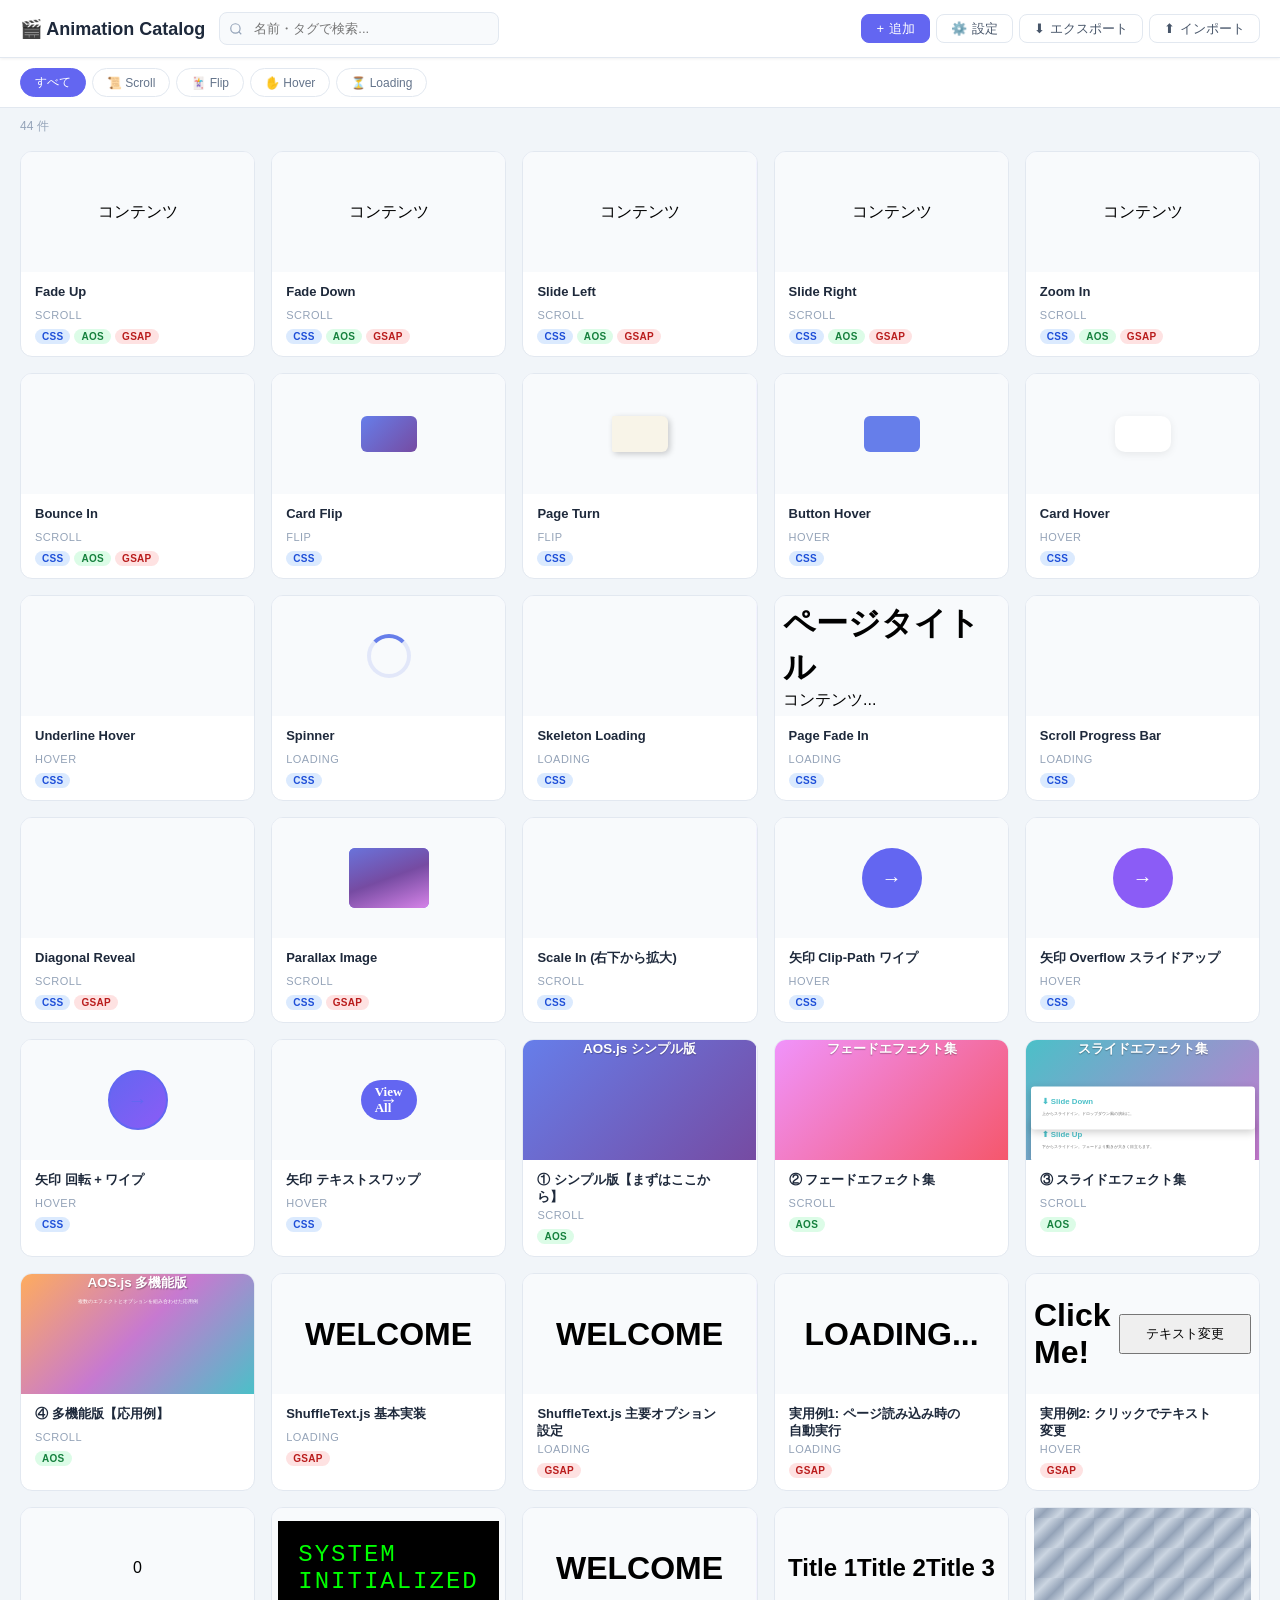
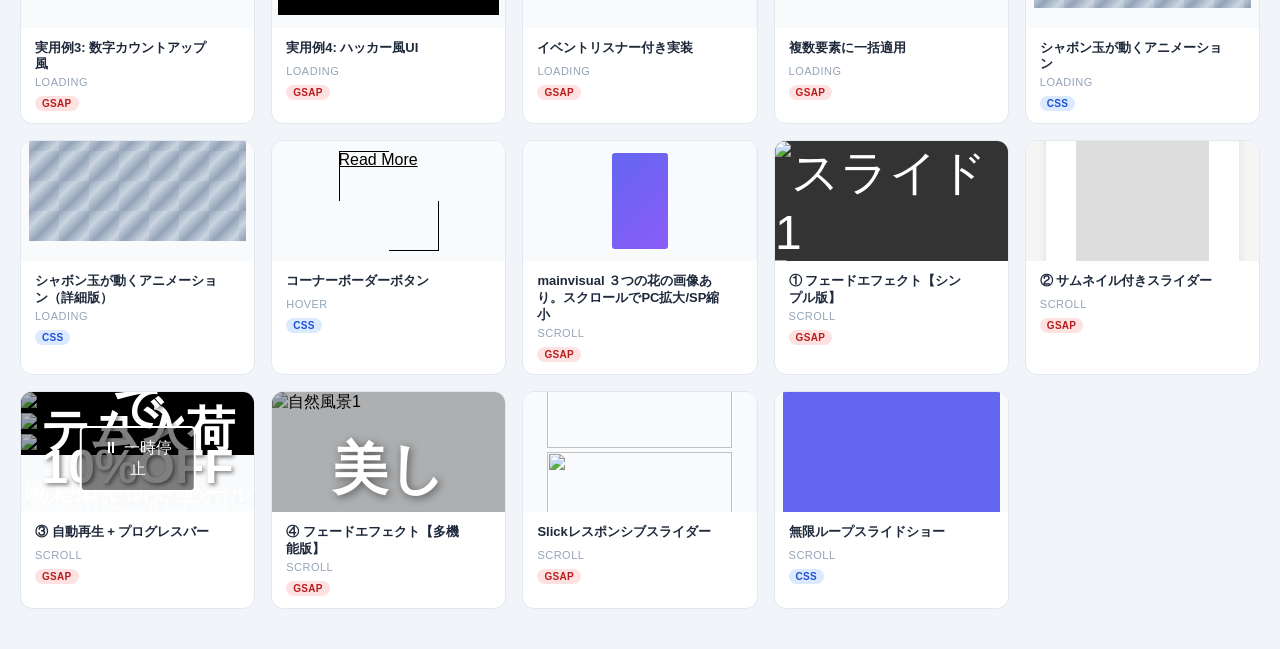
==== animation-catalog/index.html @ dce641aa "Initial commit: アニメーション解析ツール - animation-catalog: アニメーションカタログ（HTML/CSS/JS） - test_video_analyze.py: " ====
<!DOCTYPE html>
<html lang="ja">
<head>
  <meta charset="UTF-8">
  <meta name="viewport" content="width=device-width, initial-scale=1.0">
  <title>Animation Catalog</title>
  <link rel="stylesheet" href="style.css">
</head>
<body>

  <!-- ============================================================
    HEADER
  ============================================================ -->
  <header class="app-header">
    <div class="app-title">🎬 Animation Catalog</div>

    <div class="search-wrap">
      <svg width="14" height="14" fill="none" stroke="currentColor" stroke-width="2" viewBox="0 0 24 24">
        <circle cx="11" cy="11" r="8"/><path d="M21 21l-4.35-4.35"/>
      </svg>
      <input type="text" class="search-input" id="searchInput" placeholder="名前・タグで検索...">
    </div>

    <div class="header-actions">
      <button class="btn btn-primary" onclick="openFormModal()">
        <span>+</span><span>追加</span>
      </button>
      <button class="btn btn-ghost" onclick="openSettingsModal()">
        <span>⚙️</span><span>設定</span>
      </button>
      <button class="btn btn-ghost" onclick="exportData()">
        <span>⬇</span><span>エクスポート</span>
      </button>
      <label class="btn btn-ghost" style="cursor:pointer;">
        <span>⬆</span><span>インポート</span>
        <input type="file" accept=".json" style="display:none" onchange="importData(event)">
      </label>
    </div>
  </header>

  <!-- ============================================================
    FILTER BAR
  ============================================================ -->
  <div class="filter-bar">
    <button class="filter-btn active" onclick="setFilter('all', this)">すべて</button>
    <button class="filter-btn" onclick="setFilter('scroll', this)">📜 Scroll</button>
    <button class="filter-btn" onclick="setFilter('flip', this)">🃏 Flip</button>
    <button class="filter-btn" onclick="setFilter('hover', this)">✋ Hover</button>
    <button class="filter-btn" onclick="setFilter('loading', this)">⏳ Loading</button>
  </div>

  <div class="count-bar" id="countBar"></div>

  <!-- GRID -->
  <div class="catalog-grid" id="catalogGrid"></div>


  <!-- ============================================================
    DETAIL MODAL
  ============================================================ -->
  <div class="modal-overlay" id="detailOverlay" onclick="handleOverlayClick(event,'detailOverlay')">
    <div class="modal detail-modal" onclick="event.stopPropagation()">
      <div class="modal-header">
        <span class="modal-title" id="detailTitle">-</span>
        <button class="modal-close" onclick="closeModal('detailOverlay')">×</button>
      </div>

      <div class="detail-body">
        <!-- 左: デモ -->
        <div class="demo-panel">
          <div class="demo-area">
            <iframe id="demoFrame" src="about:blank" scrolling="no"></iframe>
          </div>
          <div class="demo-ctrl">
            <button class="btn btn-ghost btn-sm" onclick="replayDemo()">▶ 再生</button>
            <button class="btn btn-ghost btn-sm" id="editFromDetailBtn" onclick="editFromDetail()">✏️ 編集</button>
          </div>
        </div>

        <!-- 右: コード -->
        <div class="code-panel">
          <div class="code-tabs" id="codeTabs"></div>
          <div class="code-block-wrap">
            <pre class="code-block" id="codeBlock"></pre>
            <button class="copy-btn" id="copyBtn" onclick="copyCode()">📋 コピー</button>
          </div>
        </div>
      </div>

      <div class="detail-meta" id="detailMeta"></div>
    </div>
  </div>


  <!-- ============================================================
    FORM MODAL（登録・編集）
  ============================================================ -->
  <div class="modal-overlay" id="formOverlay" onclick="handleOverlayClick(event,'formOverlay')">
    <div class="modal form-modal" onclick="event.stopPropagation()">
      <div class="modal-header">
        <span class="modal-title" id="formTitle">アニメーション登録</span>
        <button class="modal-close" onclick="closeModal('formOverlay')">×</button>
      </div>

      <div class="form-body">
        <!-- AI生成バー -->
        <div class="ai-gen-bar">
          <span class="ai-gen-label">✨ AI生成</span>
          <label class="btn-attach" title="画像・動画を添付（Gemini 3 Flash で解析）">
            📎
            <input type="file" id="aiFileInput" accept="image/*,video/*,.md,text/markdown" style="display:none"
              onchange="handleAIFile(event)">
          </label>
          <div id="aiFilePreview" class="ai-file-preview" style="display:none">
            <img id="aiFileThumb" src="" alt="" style="display:none">
            <span id="aiFileName" class="ai-file-name"></span>
            <button class="btn-file-clear" onclick="clearAIFile()" title="添付を解除">×</button>
          </div>
          <input type="text" class="ai-gen-input" id="aiPromptInput"
            placeholder="例: ページがめくれるアニメーション（画像はCtrl+Vで貼付可）"
            onkeydown="if(event.key==='Enter') generateWithAI()"
            onpaste="handleAIPaste(event)">
          <button class="btn-ai" id="aiGenBtn" onclick="generateWithAI()">生成</button>
        </div>

        <!-- 基本情報 -->
        <div class="form-row">
          <div class="form-group">
            <label>名前 *</label>
            <input type="text" id="formName" placeholder="Fade Up">
          </div>
          <div class="form-group">
            <label>カテゴリ *</label>
            <select id="formCategory">
              <option value="scroll">📜 Scroll</option>
              <option value="flip">🃏 Flip / Card</option>
              <option value="hover">✋ Hover</option>
              <option value="loading">⏳ Loading</option>
            </select>
          </div>
        </div>

        <div class="form-row">
          <div class="form-group">
            <label>タグ（スペース区切り）</label>
            <input type="text" id="formTags" placeholder="フェード スクロール AOS">
          </div>
          <div class="form-group">
            <label>参照URL</label>
            <input type="text" id="formRefUrl" placeholder="https://...">
          </div>
        </div>

        <div class="form-group">
          <label>メモ・説明</label>
          <input type="text" id="formMemo" placeholder="いつ使うか、特徴など">
        </div>

        <div class="form-group">
          <label>プレビューCSS <small style="color:#888;font-weight:normal">（カード一覧用・コピーには含まれません）</small></label>
          <textarea id="formPreviewCss" rows="4" placeholder="@keyframes xxx { ... }&#10;.preview-el { animation: xxx 2s infinite; }"></textarea>
        </div>

        <!-- 実装タブ -->
        <div>
          <div class="impl-section-label">実装コード</div>
          <div class="impl-tabs-header">
            <button class="impl-tab-btn active" id="implTabCss"  onclick="switchImplTab('css',  this)">CSS版</button>
            <button class="impl-tab-btn"        id="implTabAos"  onclick="switchImplTab('aos',  this)">AOS版</button>
            <button class="impl-tab-btn"        id="implTabGsap" onclick="switchImplTab('gsap', this)">GSAP版</button>
          </div>
        </div>

        <div id="implFields">
          <div class="form-row">
            <div class="form-group">
              <label>HTML</label>
              <textarea id="formHtml" rows="4" placeholder="<div class=...>"
                oninput="updateLivePreview()"></textarea>
            </div>
            <div class="form-group">
              <label>CSS</label>
              <textarea id="formCss" rows="4" placeholder=".box { opacity:0; ... }"
                oninput="updateLivePreview()"></textarea>
            </div>
          </div>
          <div class="form-group">
            <label>JavaScript</label>
            <textarea id="formJs" rows="3" placeholder="// IntersectionObserver..."
              oninput="updateLivePreview()"></textarea>
          </div>
          <div class="form-group" id="formCdnGroup" style="display:none">
            <label>CDN読み込み（ライブラリのscript/link）</label>
            <textarea id="formCdn" rows="2"
              placeholder="<link rel='stylesheet' href='...'>\n<script src='...'></script>"></textarea>
          </div>
        </div>

        <!-- ライブプレビュー -->
        <div class="live-preview-wrap">
          <div class="live-preview-label">👁 ライブプレビュー</div>
          <iframe class="live-preview-frame" id="livePreviewFrame"></iframe>
        </div>
      </div>

      <div class="form-footer">
        <button class="btn btn-ghost" onclick="closeModal('formOverlay')">キャンセル</button>
        <button class="btn btn-primary" onclick="saveAnimation()">💾 保存</button>
      </div>
    </div>
  </div>


  <!-- ============================================================
    SETTINGS MODAL
  ============================================================ -->
  <div class="modal-overlay" id="settingsOverlay" onclick="handleOverlayClick(event,'settingsOverlay')">
    <div class="modal settings-modal" onclick="event.stopPropagation()">
      <div class="modal-header">
        <span class="modal-title">⚙️ 設定</span>
        <button class="modal-close" onclick="closeModal('settingsOverlay')">×</button>
      </div>
      <div class="settings-body">
        <div class="form-group">
          <label>使用AIモデル</label>
          <select id="settingsModel" onchange="updateApiKeyLabel()">
            <option value="gemini3">Gemini 2.0 Flash（推奨・テキスト/画像）</option>
            <option value="gemini25">Gemini 2.5 Flash（安定版）</option>
            <option value="gemini25pro">Gemini 2.5 Pro（動画解析・高精度）</option>
            <option value="deepseek">DeepSeek V3（超低コスト）</option>
          </select>
          <span class="form-hint">🎬 動画を添付した場合は常に Gemini 2.5 Pro で解析します</span>
        </div>
        <div class="form-group">
          <label id="apiKeyLabel">APIキー（Gemini）</label>
          <input type="password" id="settingsApiKey" placeholder="AIza...">
          <span class="form-hint">⚠️ 最初の1回だけ入力してください。保存後はブラウザが記憶します。<br>このPCのブラウザ内にのみ保存されます。外部送信はしません。</span>
        </div>
        <div class="settings-note">
          <strong>Gemini APIキー取得:</strong><br>
          <a href="https://aistudio.google.com/app/apikey" target="_blank">Google AI Studio</a> → APIキーを作成<br>
          Gemini 3 Flash: 画像・動画解析対応・無料枠1,000req/日<br><br>
          <strong>DeepSeek APIキー取得:</strong><br>
          <a href="https://platform.deepseek.com/api_keys" target="_blank">platform.deepseek.com</a> → API Keys<br>
          $0.14〜/1Mトークン（超低コスト）
        </div>
      </div>
      <div class="form-footer">
        <button class="btn btn-ghost" onclick="closeModal('settingsOverlay')">キャンセル</button>
        <button class="btn btn-primary" onclick="saveSettings()">保存</button>
      </div>
    </div>
  </div>

  <!-- MD 一括インポートモーダル -->
  <div class="modal-overlay" id="mdImportOverlay" onclick="handleOverlayClick(event,'mdImportOverlay')">
    <div class="modal" style="max-width:640px">
      <div class="modal-header">
        <span class="modal-title">📄 MDファイルから一括インポート</span>
        <button class="modal-close" onclick="closeModal('mdImportOverlay')">×</button>
      </div>
      <div class="form-body">
        <div style="display:flex;align-items:center;justify-content:space-between;margin-bottom:12px">
          <span id="mdImportCount" style="font-size:13px;color:#64748b"></span>
          <button class="btn btn-ghost" style="font-size:12px;padding:4px 10px" onclick="toggleMdSelectAll()">全選択 / 全解除</button>
        </div>
        <div id="mdImportList" style="display:flex;flex-direction:column;gap:8px;max-height:400px;overflow-y:auto;padding-right:4px"></div>
      </div>
      <div class="form-footer">
        <button class="btn btn-ghost" onclick="closeModal('mdImportOverlay')">キャンセル</button>
        <button class="btn btn-primary" onclick="saveMdImport()">選択した項目を登録</button>
      </div>
    </div>
  </div>

  <!-- TOAST -->
  <div class="toast" id="toast"></div>

  <!-- ============================================================
    SCRIPTS
  ============================================================ -->
  <script src="catalog.js"></script>
  <script src="app.js"></script>
</body>
</html>
---- animation-catalog/style.css ----
/* ============================================================
   Animation Catalog - UI スタイル
   ============================================================ */

/* ---------- RESET & BASE ---------- */
*, *::before, *::after { box-sizing: border-box; margin: 0; padding: 0; }

body {
  font-family: -apple-system, BlinkMacSystemFont, 'Segoe UI', 'Hiragino Sans', sans-serif;
  background: #f1f5f9;
  color: #1e293b;
  min-height: 100vh;
  font-size: 14px;
}

/* ---------- HEADER ---------- */
.app-header {
  background: #fff;
  border-bottom: 1px solid #e2e8f0;
  padding: 12px 20px;
  display: flex;
  align-items: center;
  gap: 10px;
  position: sticky;
  top: 0;
  z-index: 100;
  box-shadow: 0 1px 3px rgba(0,0,0,0.06);
}

.app-title {
  font-size: 18px;
  font-weight: 700;
  color: #1e293b;
  white-space: nowrap;
  margin-right: 4px;
}

.search-wrap {
  flex: 1;
  max-width: 280px;
  position: relative;
}

.search-wrap svg {
  position: absolute;
  left: 10px;
  top: 50%;
  transform: translateY(-50%);
  color: #94a3b8;
}

.search-input {
  width: 100%;
  padding: 8px 12px 8px 34px;
  background: #f8fafc;
  border: 1px solid #e2e8f0;
  border-radius: 8px;
  font-size: 13px;
  outline: none;
  transition: border-color 0.2s;
  color: #1e293b;
}
.search-input:focus { border-color: #6366f1; background: #fff; }

.header-actions {
  display: flex;
  gap: 6px;
  margin-left: auto;
}

/* ---------- BUTTONS ---------- */
.btn {
  display: inline-flex;
  align-items: center;
  gap: 5px;
  padding: 7px 14px;
  border-radius: 8px;
  border: 1px solid transparent;
  cursor: pointer;
  font-size: 13px;
  font-weight: 500;
  transition: all 0.15s ease;
  white-space: nowrap;
  line-height: 1;
}

.btn-primary {
  background: #6366f1;
  color: #fff;
  border-color: #6366f1;
}
.btn-primary:hover { background: #4f46e5; border-color: #4f46e5; }

.btn-ghost {
  background: #fff;
  color: #475569;
  border-color: #e2e8f0;
}
.btn-ghost:hover { background: #f8fafc; border-color: #cbd5e1; }

.btn-sm {
  padding: 5px 10px;
  font-size: 12px;
}

/* ---------- FILTER BAR ---------- */
.filter-bar {
  padding: 10px 20px;
  display: flex;
  gap: 6px;
  background: #fff;
  border-bottom: 1px solid #e2e8f0;
  overflow-x: auto;
}

.filter-btn {
  padding: 5px 14px;
  border-radius: 20px;
  border: 1px solid #e2e8f0;
  background: #fff;
  color: #64748b;
  font-size: 12px;
  font-weight: 500;
  cursor: pointer;
  transition: all 0.15s ease;
  white-space: nowrap;
}
.filter-btn:hover,
.filter-btn.active {
  background: #6366f1;
  color: #fff;
  border-color: #6366f1;
}

/* ---------- COUNT BAR ---------- */
.count-bar {
  padding: 10px 20px 0;
  font-size: 12px;
  color: #94a3b8;
}

/* ---------- GRID ---------- */
.catalog-grid {
  display: grid;
  grid-template-columns: repeat(auto-fill, minmax(200px, 1fr));
  gap: 16px;
  padding: 16px 20px 40px;
}

/* ---------- CARD ---------- */
.anim-card {
  background: #fff;
  border-radius: 12px;
  border: 1px solid #e2e8f0;
  overflow: hidden;
  cursor: pointer;
  transition: transform 0.2s ease, box-shadow 0.2s ease, border-color 0.2s;
}
.anim-card:hover {
  transform: translateY(-3px);
  box-shadow: 0 8px 24px rgba(0,0,0,0.1);
  border-color: #c7d2fe;
}

.card-preview {
  height: 120px;
  background: linear-gradient(135deg, #eef2ff 0%, #f5f3ff 100%);
  display: flex;
  align-items: center;
  justify-content: center;
  overflow: hidden;
  position: relative;
}

/* デフォルトのプレビュー要素 */
.preview-el {
  width: 56px;
  height: 36px;
  background: linear-gradient(135deg, #6366f1, #8b5cf6);
  border-radius: 6px;
}

/* スピナー用の特殊サイズ */
#prev-spinner .preview-el,
#prev-progress-bar .preview-el {
  width: 40px;
  height: 40px;
}

/* プログレスバーのプレビューは横長 */
#prev-progress-bar .preview-el {
  width: 90%;
  height: 6px;
  border-radius: 3px;
}

.card-info {
  padding: 12px 14px;
}

.card-header {
  display: flex;
  justify-content: space-between;
  align-items: flex-start;
  margin-bottom: 3px;
}

.card-name {
  font-size: 13px;
  font-weight: 600;
  color: #1e293b;
  line-height: 1.3;
}

.card-actions {
  display: flex;
  gap: 2px;
  opacity: 0;
  transition: opacity 0.15s;
}
.anim-card:hover .card-actions { opacity: 1; }

.card-action-btn {
  width: 22px;
  height: 22px;
  display: flex;
  align-items: center;
  justify-content: center;
  border: none;
  border-radius: 4px;
  cursor: pointer;
  font-size: 12px;
  background: #f1f5f9;
  color: #64748b;
  transition: all 0.15s;
}
.card-action-btn:hover { background: #e2e8f0; }
.card-action-btn.danger:hover { background: #fee2e2; color: #dc2626; }

.card-category {
  font-size: 11px;
  color: #94a3b8;
  text-transform: uppercase;
  letter-spacing: 0.5px;
  margin-bottom: 8px;
}

.card-badges {
  display: flex;
  gap: 4px;
  flex-wrap: wrap;
}

.badge {
  font-size: 10px;
  padding: 2px 7px;
  border-radius: 10px;
  font-weight: 600;
  letter-spacing: 0.3px;
}
.badge-css  { background: #dbeafe; color: #1d4ed8; }
.badge-aos  { background: #dcfce7; color: #15803d; }
.badge-gsap { background: #fee2e2; color: #b91c1c; }

/* ---------- MODAL OVERLAY ---------- */
.modal-overlay {
  position: fixed;
  inset: 0;
  background: rgba(15,23,42,0.55);
  display: flex;
  align-items: center;
  justify-content: center;
  z-index: 200;
  opacity: 0;
  pointer-events: none;
  transition: opacity 0.2s ease;
  padding: 16px;
}
.modal-overlay.open {
  opacity: 1;
  pointer-events: auto;
}

.modal {
  background: #fff;
  border-radius: 16px;
  width: 100%;
  max-height: 90vh;
  overflow-y: auto;
  transform: translateY(16px) scale(0.98);
  transition: transform 0.2s ease;
  box-shadow: 0 25px 60px rgba(0,0,0,0.2);
}
.modal-overlay.open .modal { transform: translateY(0) scale(1); }

.modal-header {
  display: flex;
  align-items: center;
  justify-content: space-between;
  padding: 18px 22px;
  border-bottom: 1px solid #e2e8f0;
  position: sticky;
  top: 0;
  background: #fff;
  z-index: 1;
  border-radius: 16px 16px 0 0;
}

.modal-title {
  font-size: 17px;
  font-weight: 700;
  color: #1e293b;
}

.modal-close {
  width: 30px;
  height: 30px;
  border-radius: 8px;
  border: 1px solid #e2e8f0;
  background: #f8fafc;
  cursor: pointer;
  font-size: 16px;
  display: flex;
  align-items: center;
  justify-content: center;
  color: #64748b;
  transition: all 0.15s;
}
.modal-close:hover { background: #f1f5f9; border-color: #cbd5e1; }

/* ---------- DETAIL MODAL ---------- */
.detail-modal { max-width: 860px; }

.detail-body {
  display: grid;
  grid-template-columns: 1fr 1fr;
  gap: 20px;
  padding: 20px 22px;
}

.demo-panel {
  display: flex;
  flex-direction: column;
  gap: 10px;
}

.demo-area {
  background: #f8fafc;
  border: 1px solid #e2e8f0;
  border-radius: 10px;
  min-height: 200px;
  overflow: hidden;
  position: relative;
}

.demo-area iframe {
  width: 100%;
  min-height: 200px;
  border: none;
  display: block;
}

.demo-ctrl {
  display: flex;
  gap: 8px;
}

.code-panel { display: flex; flex-direction: column; gap: 10px; }

/* ---------- CODE TABS ---------- */
.code-tabs {
  display: flex;
  gap: 4px;
  flex-wrap: wrap;
}

.code-tab {
  padding: 5px 12px;
  border-radius: 6px;
  border: 1px solid #e2e8f0;
  background: #fff;
  font-size: 12px;
  font-weight: 500;
  cursor: pointer;
  transition: all 0.15s;
}
.code-tab:hover { border-color: #c7d2fe; color: #6366f1; }
.code-tab.active { background: #6366f1; color: #fff; border-color: #6366f1; }

.code-block-wrap {
  position: relative;
  flex: 1;
}

.code-block {
  background: #0f172a;
  color: #cbd5e1;
  padding: 14px 14px 14px 16px;
  border-radius: 10px;
  font-family: 'Consolas', 'Monaco', 'Fira Code', monospace;
  font-size: 11.5px;
  line-height: 1.7;
  white-space: pre-wrap;
  word-break: break-word;
  max-height: 320px;
  overflow-y: auto;
  min-height: 100px;
}

.copy-btn {
  position: absolute;
  top: 8px;
  right: 8px;
  padding: 4px 10px;
  background: rgba(255,255,255,0.1);
  color: #94a3b8;
  border: 1px solid rgba(255,255,255,0.15);
  border-radius: 5px;
  font-size: 11px;
  cursor: pointer;
  transition: all 0.15s;
  backdrop-filter: blur(4px);
}
.copy-btn:hover { background: rgba(255,255,255,0.2); color: #e2e8f0; }
.copy-btn.copied { background: rgba(34,197,94,0.2); color: #4ade80; border-color: rgba(34,197,94,0.3); }

.detail-meta {
  padding: 0 22px 18px;
  display: flex;
  flex-direction: column;
  gap: 8px;
}

.meta-row {
  display: flex;
  align-items: center;
  gap: 8px;
  flex-wrap: wrap;
}

.meta-label {
  font-size: 11px;
  font-weight: 600;
  color: #94a3b8;
  text-transform: uppercase;
  letter-spacing: 0.5px;
  min-width: 40px;
}

.meta-tag {
  padding: 2px 9px;
  background: #f1f5f9;
  border-radius: 10px;
  font-size: 12px;
  color: #475569;
}

.meta-memo {
  font-size: 13px;
  color: #64748b;
  font-style: italic;
}

/* ---------- FORM MODAL ---------- */
.form-modal { max-width: 780px; }

.form-body {
  padding: 20px 22px;
  display: flex;
  flex-direction: column;
  gap: 14px;
}

/* AI生成バー */
.ai-gen-bar {
  background: linear-gradient(135deg, #eef2ff, #f5f3ff);
  border: 1px solid #c7d2fe;
  border-radius: 10px;
  padding: 12px 14px;
  display: flex;
  align-items: center;
  gap: 8px;
}

.ai-gen-label {
  font-size: 12px;
  font-weight: 600;
  color: #6366f1;
  white-space: nowrap;
}

.ai-gen-input {
  flex: 1;
  border: 1px solid #c7d2fe;
  border-radius: 7px;
  padding: 7px 12px;
  font-size: 13px;
  outline: none;
  background: #fff;
  transition: border-color 0.2s;
}
.ai-gen-input:focus { border-color: #6366f1; }

.btn-ai {
  background: linear-gradient(135deg, #6366f1, #8b5cf6);
  color: #fff;
  border: none;
  padding: 7px 16px;
  border-radius: 7px;
  font-size: 13px;
  font-weight: 500;
  cursor: pointer;
  white-space: nowrap;
  transition: opacity 0.2s;
}
.btn-ai:hover { opacity: 0.9; }
.btn-ai:disabled { opacity: 0.5; cursor: not-allowed; }

/* 📎 添付ボタン */
.btn-attach {
  background: #fff;
  border: 1px solid #c7d2fe;
  border-radius: 7px;
  padding: 6px 10px;
  font-size: 15px;
  cursor: pointer;
  white-space: nowrap;
  transition: background 0.2s;
  user-select: none;
}
.btn-attach:hover { background: #eef2ff; }

/* ファイルプレビュー */
.ai-file-preview {
  display: flex;
  align-items: center;
  gap: 6px;
  background: #fff;
  border: 1px solid #c7d2fe;
  border-radius: 7px;
  padding: 4px 8px;
  max-width: 200px;
}
.ai-file-preview img {
  width: 28px;
  height: 28px;
  object-fit: cover;
  border-radius: 4px;
}
.ai-file-name {
  font-size: 11px;
  color: #475569;
  overflow: hidden;
  text-overflow: ellipsis;
  white-space: nowrap;
  max-width: 120px;
}
.btn-file-clear {
  background: none;
  border: none;
  color: #94a3b8;
  font-size: 14px;
  cursor: pointer;
  padding: 0 2px;
  line-height: 1;
}
.btn-file-clear:hover { color: #ef4444; }

/* フォーム行 */
.form-row {
  display: grid;
  grid-template-columns: 1fr 1fr;
  gap: 12px;
}

.form-group {
  display: flex;
  flex-direction: column;
  gap: 5px;
}

.form-group label {
  font-size: 12px;
  font-weight: 500;
  color: #64748b;
}

.form-group input,
.form-group select,
.form-group textarea {
  padding: 8px 10px;
  border: 1px solid #e2e8f0;
  border-radius: 7px;
  font-size: 13px;
  outline: none;
  transition: border-color 0.2s;
  font-family: inherit;
  color: #1e293b;
  background: #fff;
}
.form-group input:focus,
.form-group select:focus,
.form-group textarea:focus {
  border-color: #6366f1;
  box-shadow: 0 0 0 3px rgba(99,102,241,0.1);
}

.form-group textarea {
  font-family: 'Consolas', 'Monaco', monospace;
  font-size: 12px;
  resize: vertical;
  min-height: 76px;
  line-height: 1.6;
}

/* 実装タブ */
.impl-section-label {
  font-size: 12px;
  font-weight: 600;
  color: #64748b;
  text-transform: uppercase;
  letter-spacing: 0.4px;
  margin-bottom: 6px;
}

.impl-tabs-header {
  display: flex;
  gap: 6px;
  flex-wrap: wrap;
}

.impl-tab-btn {
  padding: 5px 12px;
  border: 1px solid #e2e8f0;
  border-radius: 6px;
  background: #fff;
  font-size: 12px;
  font-weight: 500;
  cursor: pointer;
  transition: all 0.15s;
  color: #475569;
}
.impl-tab-btn:hover { border-color: #c7d2fe; color: #6366f1; }
.impl-tab-btn.active { background: #6366f1; color: #fff; border-color: #6366f1; }

/* ライブプレビュー */
.live-preview-wrap {
  border: 1px solid #e2e8f0;
  border-radius: 10px;
  overflow: hidden;
}

.live-preview-label {
  background: #f8fafc;
  padding: 7px 12px;
  font-size: 11px;
  font-weight: 600;
  color: #94a3b8;
  text-transform: uppercase;
  letter-spacing: 0.4px;
  border-bottom: 1px solid #e2e8f0;
}

.live-preview-frame {
  width: 100%;
  height: 160px;
  border: none;
  background: #fff;
  display: block;
}

.form-footer {
  display: flex;
  justify-content: flex-end;
  gap: 8px;
  padding: 14px 22px;
  border-top: 1px solid #e2e8f0;
}

/* ---------- SETTINGS MODAL ---------- */
.settings-modal { max-width: 460px; }

.settings-body {
  padding: 20px 22px;
  display: flex;
  flex-direction: column;
  gap: 18px;
}

.settings-note {
  font-size: 12px;
  color: #64748b;
  background: #f8fafc;
  padding: 12px 14px;
  border-radius: 8px;
  line-height: 1.7;
  border: 1px solid #e2e8f0;
}

.settings-note strong { color: #475569; }

.form-hint {
  font-size: 11px;
  color: #94a3b8;
  margin-top: 3px;
}

/* ---------- EMPTY STATE ---------- */
.empty-state {
  text-align: center;
  padding: 60px 20px;
  color: #94a3b8;
  grid-column: 1 / -1;
}
.empty-state p { margin-top: 8px; font-size: 13px; }

/* ---------- TOAST ---------- */
.toast {
  position: fixed;
  bottom: 20px;
  right: 20px;
  background: #1e293b;
  color: #fff;
  padding: 11px 18px;
  border-radius: 9px;
  font-size: 13px;
  font-weight: 500;
  transform: translateY(70px);
  opacity: 0;
  transition: all 0.3s cubic-bezier(0.34, 1.56, 0.64, 1);
  z-index: 999;
  box-shadow: 0 8px 24px rgba(0,0,0,0.2);
  max-width: 320px;
}
.toast.show { transform: translateY(0); opacity: 1; }
.toast.success { background: #059669; }
.toast.error   { background: #dc2626; }

/* ---------- SCROLLBAR ---------- */
.code-block::-webkit-scrollbar { width: 5px; }
.code-block::-webkit-scrollbar-track { background: transparent; }
.code-block::-webkit-scrollbar-thumb { background: #334155; border-radius: 3px; }

/* ---------- RESPONSIVE ---------- */
@media (max-width: 680px) {
  .detail-body { grid-template-columns: 1fr; }
  .form-row    { grid-template-columns: 1fr; }
  .search-wrap { max-width: 160px; }
  .app-title   { font-size: 15px; }
  .btn span    { display: none; }
}

/* ============================================================
   MD 一括インポートモーダル
   ============================================================ */
.md-import-item {
  display: flex;
  align-items: flex-start;
  gap: 10px;
  padding: 10px 12px;
  border: 1px solid #e2e8f0;
  border-radius: 8px;
  cursor: pointer;
  transition: background 0.15s;
}
.md-import-item:hover { background: #f8fafc; }
.md-import-item input[type="checkbox"] {
  margin-top: 3px;
  accent-color: #6366f1;
  width: 16px;
  height: 16px;
  flex-shrink: 0;
  cursor: pointer;
}
.md-import-info {
  display: flex;
  flex-direction: column;
  gap: 3px;
  min-width: 0;
}
.md-import-name {
  font-size: 14px;
  font-weight: 600;
  color: #1e293b;
}
.md-import-meta {
  font-size: 12px;
  color: #64748b;
  display: flex;
  flex-wrap: wrap;
  align-items: center;
  gap: 4px;
}
.md-import-memo {
  font-size: 12px;
  color: #94a3b8;
}

/* ============================================================
   カードiframeプレビュー
   ============================================================ */
.card-iframe {
  width: 100%;
  height: 100%;
  border: none;
  pointer-events: none;   /* デフォルト: ループアニメーションを阻害しない */
  display: block;
  background: transparent;
}

/* プレビュー上の透明オーバーレイ: クリック→詳細、hover→postMessage経由でiframe内ホバー */
.card-preview-overlay {
  position: absolute;
  inset: 0;
  z-index: 1;
  cursor: pointer;
}

/* ============================================================
   カード選択状態（ホバープレビュー）
   ============================================================ */
.anim-card.card-selected {
  outline: 2px solid #6366f1;
  outline-offset: 2px;
  box-shadow: 0 0 0 4px rgba(99, 102, 241, 0.15), 0 4px 16px rgba(99, 102, 241, 0.2);
}

.anim-card.card-selected .card-preview {
  background: #eef2ff;
}
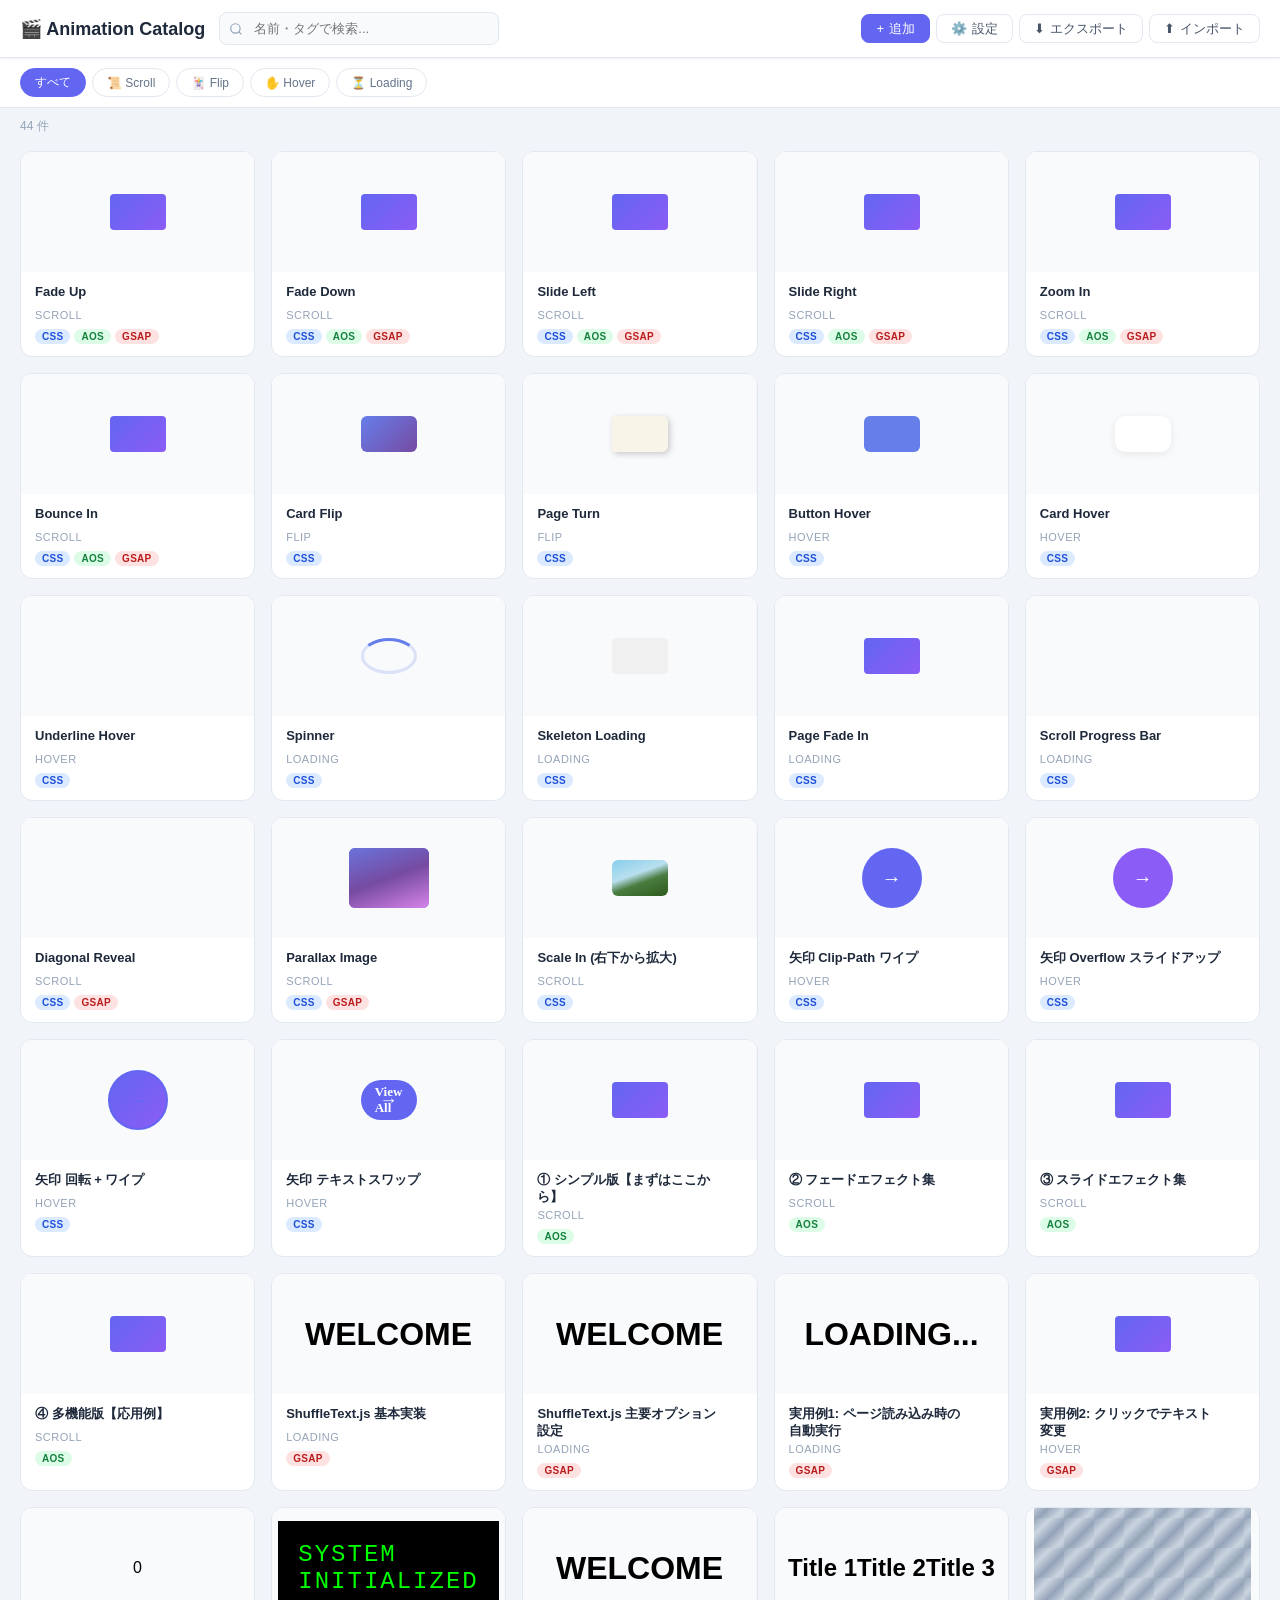
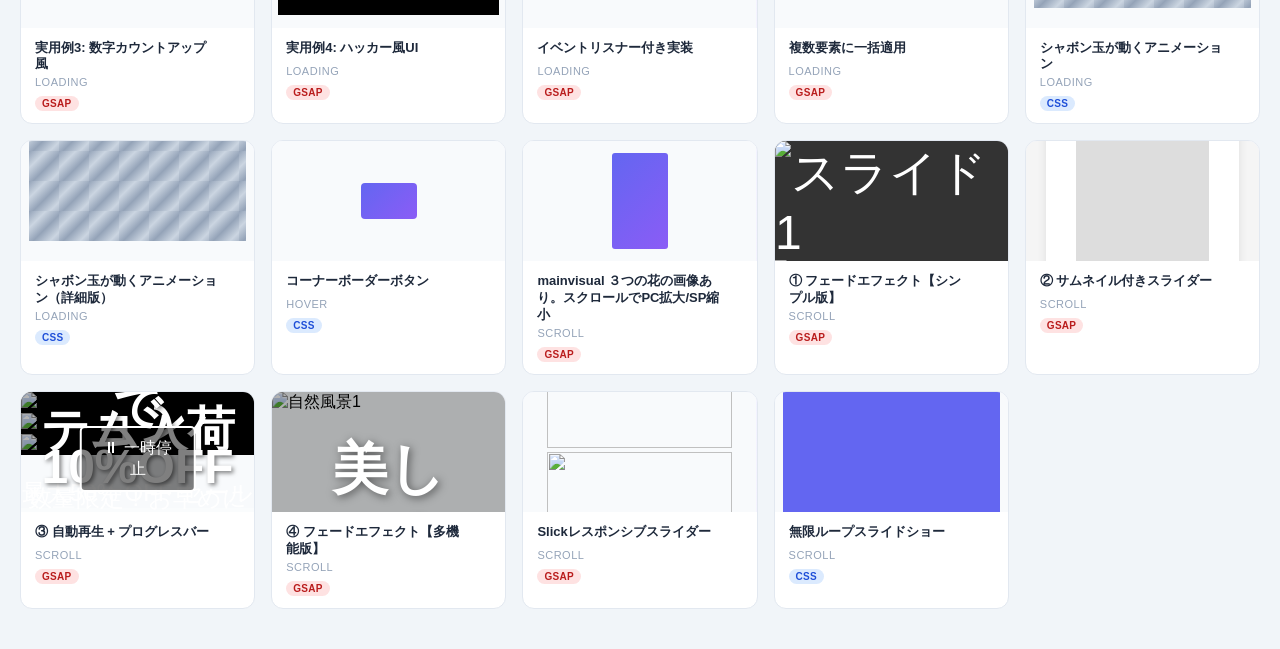
==== commit 91ddabc7: "update" ====
--- a/animation-catalog/index.html
+++ b/animation-catalog/index.html
@@ -75,6 +75,13 @@
             <button class="btn btn-ghost btn-sm" onclick="replayDemo()">▶ 再生</button>
             <button class="btn btn-ghost btn-sm" id="editFromDetailBtn" onclick="editFromDetail()">✏️ 編集</button>
           </div>
+          <div class="detail-refine-bar">
+            <input type="text" class="detail-refine-input" id="detailRefineInput"
+              placeholder="改善の指示（例: もっとゆっくり、色を青に）"
+              onkeydown="if(event.key==='Enter') refineFromDetail()">
+            <button class="btn-ai btn-ai-refine-prompt" id="detailRefinePromptBtn" onclick="generateRefinePromptFromDetail()">📝 改善案生成</button>
+            <button class="btn-ai btn-ai-refine" id="detailRefineBtn" onclick="refineFromDetail()">🔧 改善</button>
+          </div>
         </div>
 
         <!-- 右: コード -->
@@ -120,6 +127,9 @@
             placeholder="例: ページがめくれるアニメーション（画像はCtrl+Vで貼付可）"
             onkeydown="if(event.key==='Enter') generateWithAI()"
             onpaste="handleAIPaste(event)">
+          <button class="btn-ai btn-ai-prompt" id="aiPromptBtn" onclick="generateVideoPrompt()" title="動画＋テキストからプロンプトを自動生成">📝 プロンプト生成</button>
+          <button class="btn-ai btn-ai-refine-prompt" id="aiRefinePromptBtn" onclick="generateRefinePrompt()" title="現在のコード＋粗い指示 → 詳細な改善プロンプトを生成">📝 改善案生成</button>
+          <button class="btn-ai btn-ai-refine" id="aiRefineBtn" onclick="refineWithAI()" title="現在のコードをプロンプトに従って改善">🔧 改善</button>
           <button class="btn-ai" id="aiGenBtn" onclick="generateWithAI()">生成</button>
         </div>
 
--- a/animation-catalog/style.css
+++ b/animation-catalog/style.css
@@ -364,6 +364,26 @@
   display: flex;
   gap: 8px;
 }
+
+.detail-refine-bar {
+  display: flex;
+  gap: 6px;
+  margin-top: 10px;
+  align-items: center;
+  flex-wrap: wrap;
+}
+.detail-refine-input {
+  flex: 1;
+  min-width: 0;
+  padding: 6px 10px;
+  border: 1px solid #c7d2fe;
+  border-radius: 7px;
+  font-size: 12px;
+  color: #1e293b;
+  background: #fff;
+  outline: none;
+}
+.detail-refine-input:focus { border-color: #6366f1; }
 
 .code-panel { display: flex; flex-direction: column; gap: 10px; }
 
@@ -515,6 +535,18 @@
 }
 .btn-ai:hover { opacity: 0.9; }
 .btn-ai:disabled { opacity: 0.5; cursor: not-allowed; }
+.btn-ai-prompt {
+  background: linear-gradient(135deg, #0ea5e9, #6366f1);
+  font-size: 11px;
+}
+.btn-ai-refine-prompt {
+  background: linear-gradient(135deg, #f59e0b, #ef4444);
+  font-size: 11px;
+}
+.btn-ai-refine {
+  background: linear-gradient(135deg, #10b981, #059669);
+  font-size: 11px;
+}
 
 /* 📎 添付ボタン */
 .btn-attach {
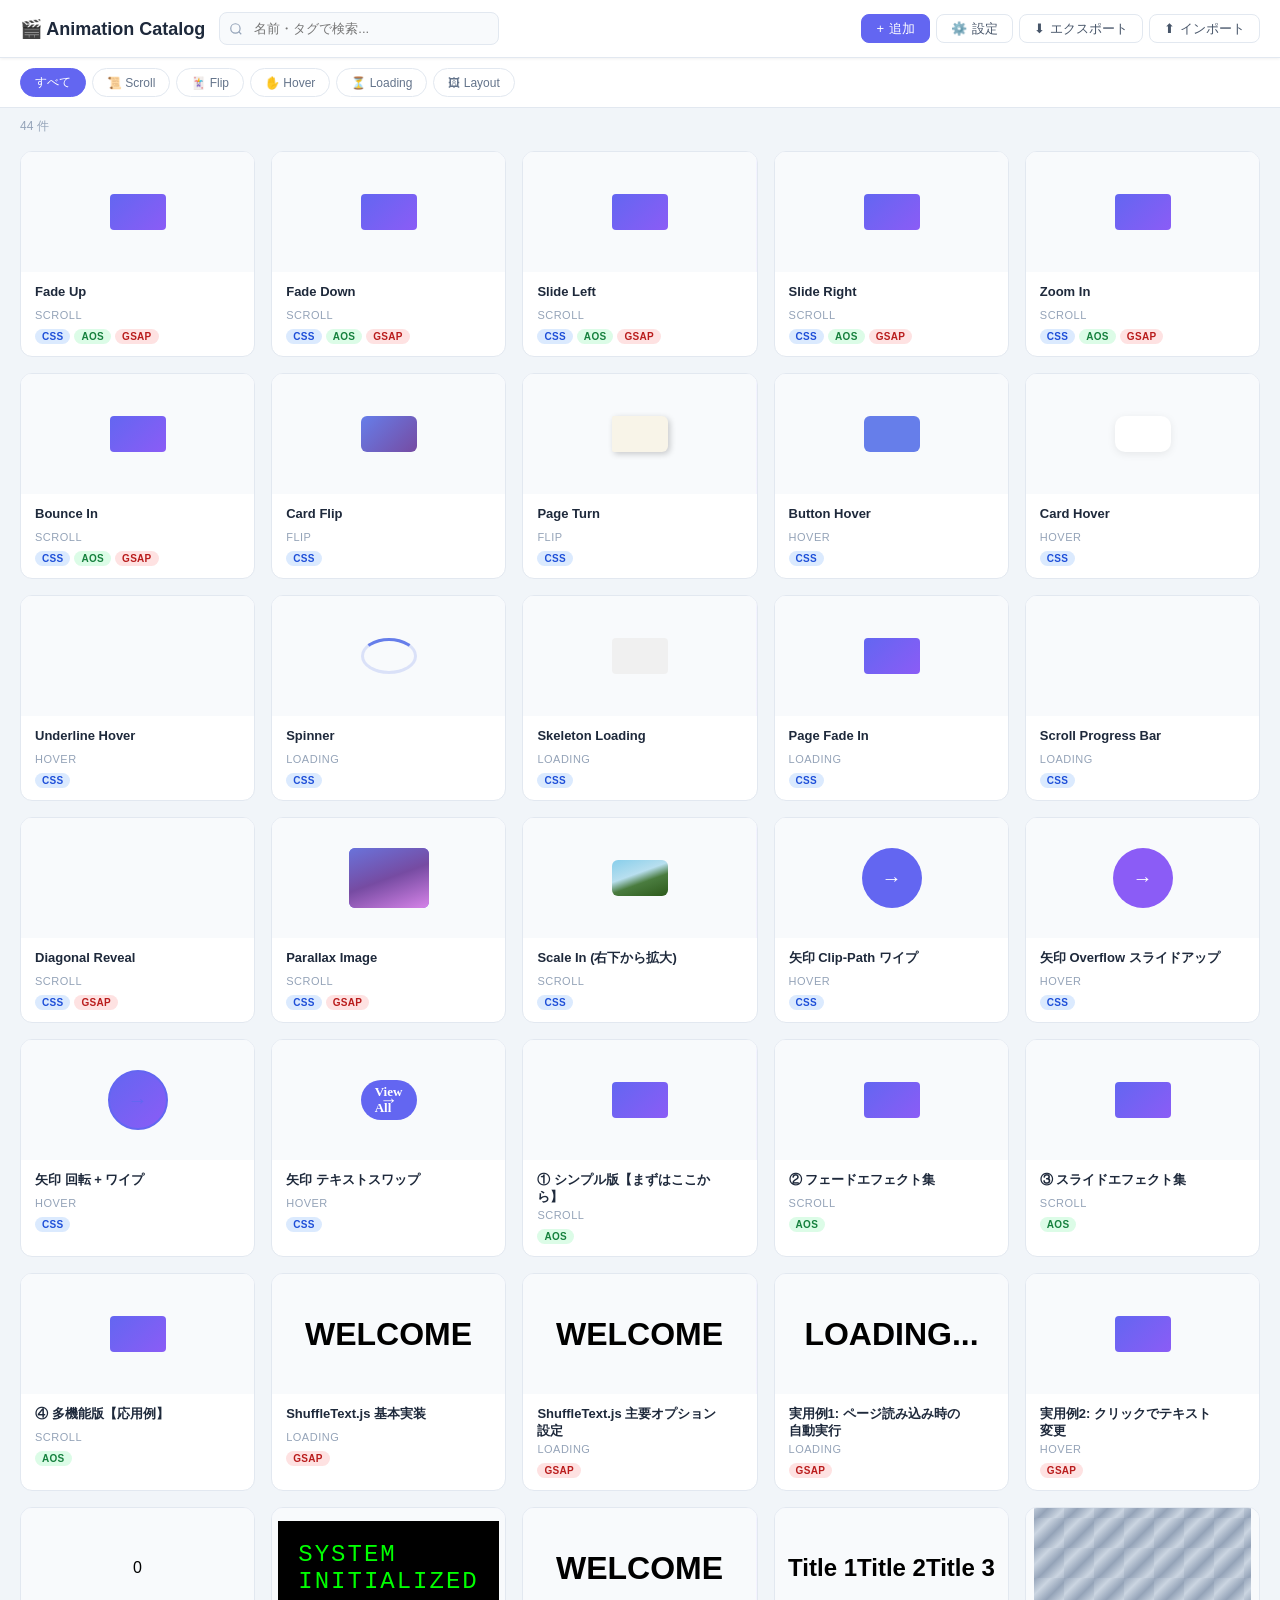
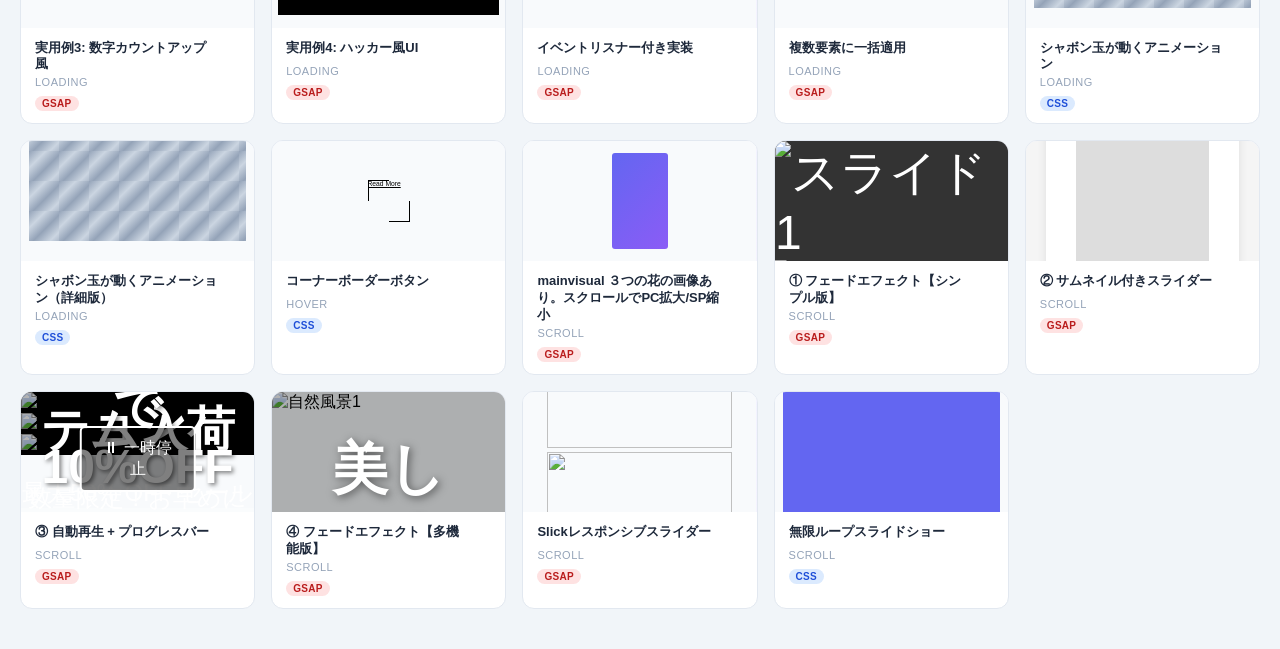
==== commit 02f3a3b6: "update" ====
--- a/animation-catalog/index.html
+++ b/animation-catalog/index.html
@@ -47,6 +47,7 @@
     <button class="filter-btn" onclick="setFilter('flip', this)">🃏 Flip</button>
     <button class="filter-btn" onclick="setFilter('hover', this)">✋ Hover</button>
     <button class="filter-btn" onclick="setFilter('loading', this)">⏳ Loading</button>
+    <button class="filter-btn" onclick="setFilter('layout', this)">🖼 Layout</button>
   </div>
 
   <div class="count-bar" id="countBar"></div>
@@ -127,7 +128,7 @@
             placeholder="例: ページがめくれるアニメーション（画像はCtrl+Vで貼付可）"
             onkeydown="if(event.key==='Enter') generateWithAI()"
             onpaste="handleAIPaste(event)">
-          <button class="btn-ai btn-ai-prompt" id="aiPromptBtn" onclick="generateVideoPrompt()" title="動画＋テキストからプロンプトを自動生成">📝 プロンプト生成</button>
+          <button class="btn-ai btn-ai-prompt" id="aiPromptBtn" onclick="generateVideoPrompt()" title="画像・動画＋テキストからプロンプトを自動生成">📝 プロンプト生成</button>
           <button class="btn-ai btn-ai-refine-prompt" id="aiRefinePromptBtn" onclick="generateRefinePrompt()" title="現在のコード＋粗い指示 → 詳細な改善プロンプトを生成">📝 改善案生成</button>
           <button class="btn-ai btn-ai-refine" id="aiRefineBtn" onclick="refineWithAI()" title="現在のコードをプロンプトに従って改善">🔧 改善</button>
           <button class="btn-ai" id="aiGenBtn" onclick="generateWithAI()">生成</button>
@@ -146,6 +147,7 @@
               <option value="flip">🃏 Flip / Card</option>
               <option value="hover">✋ Hover</option>
               <option value="loading">⏳ Loading</option>
+              <option value="layout">🖼 Layout / Design</option>
             </select>
           </div>
         </div>
--- a/animation-catalog/style.css
+++ b/animation-catalog/style.css
@@ -329,11 +329,11 @@
 .modal-close:hover { background: #f1f5f9; border-color: #cbd5e1; }
 
 /* ---------- DETAIL MODAL ---------- */
-.detail-modal { max-width: 860px; }
+.detail-modal { max-width: 1100px; width: 95vw; }
 
 .detail-body {
   display: grid;
-  grid-template-columns: 1fr 1fr;
+  grid-template-columns: 3fr 2fr;
   gap: 20px;
   padding: 20px 22px;
 }
@@ -355,6 +355,7 @@
 
 .demo-area iframe {
   width: 100%;
+  height: 200px;
   min-height: 200px;
   border: none;
   display: block;
@@ -696,6 +697,7 @@
 .live-preview-frame {
   width: 100%;
   height: 160px;
+  min-height: 160px;
   border: none;
   background: #fff;
   display: block;
